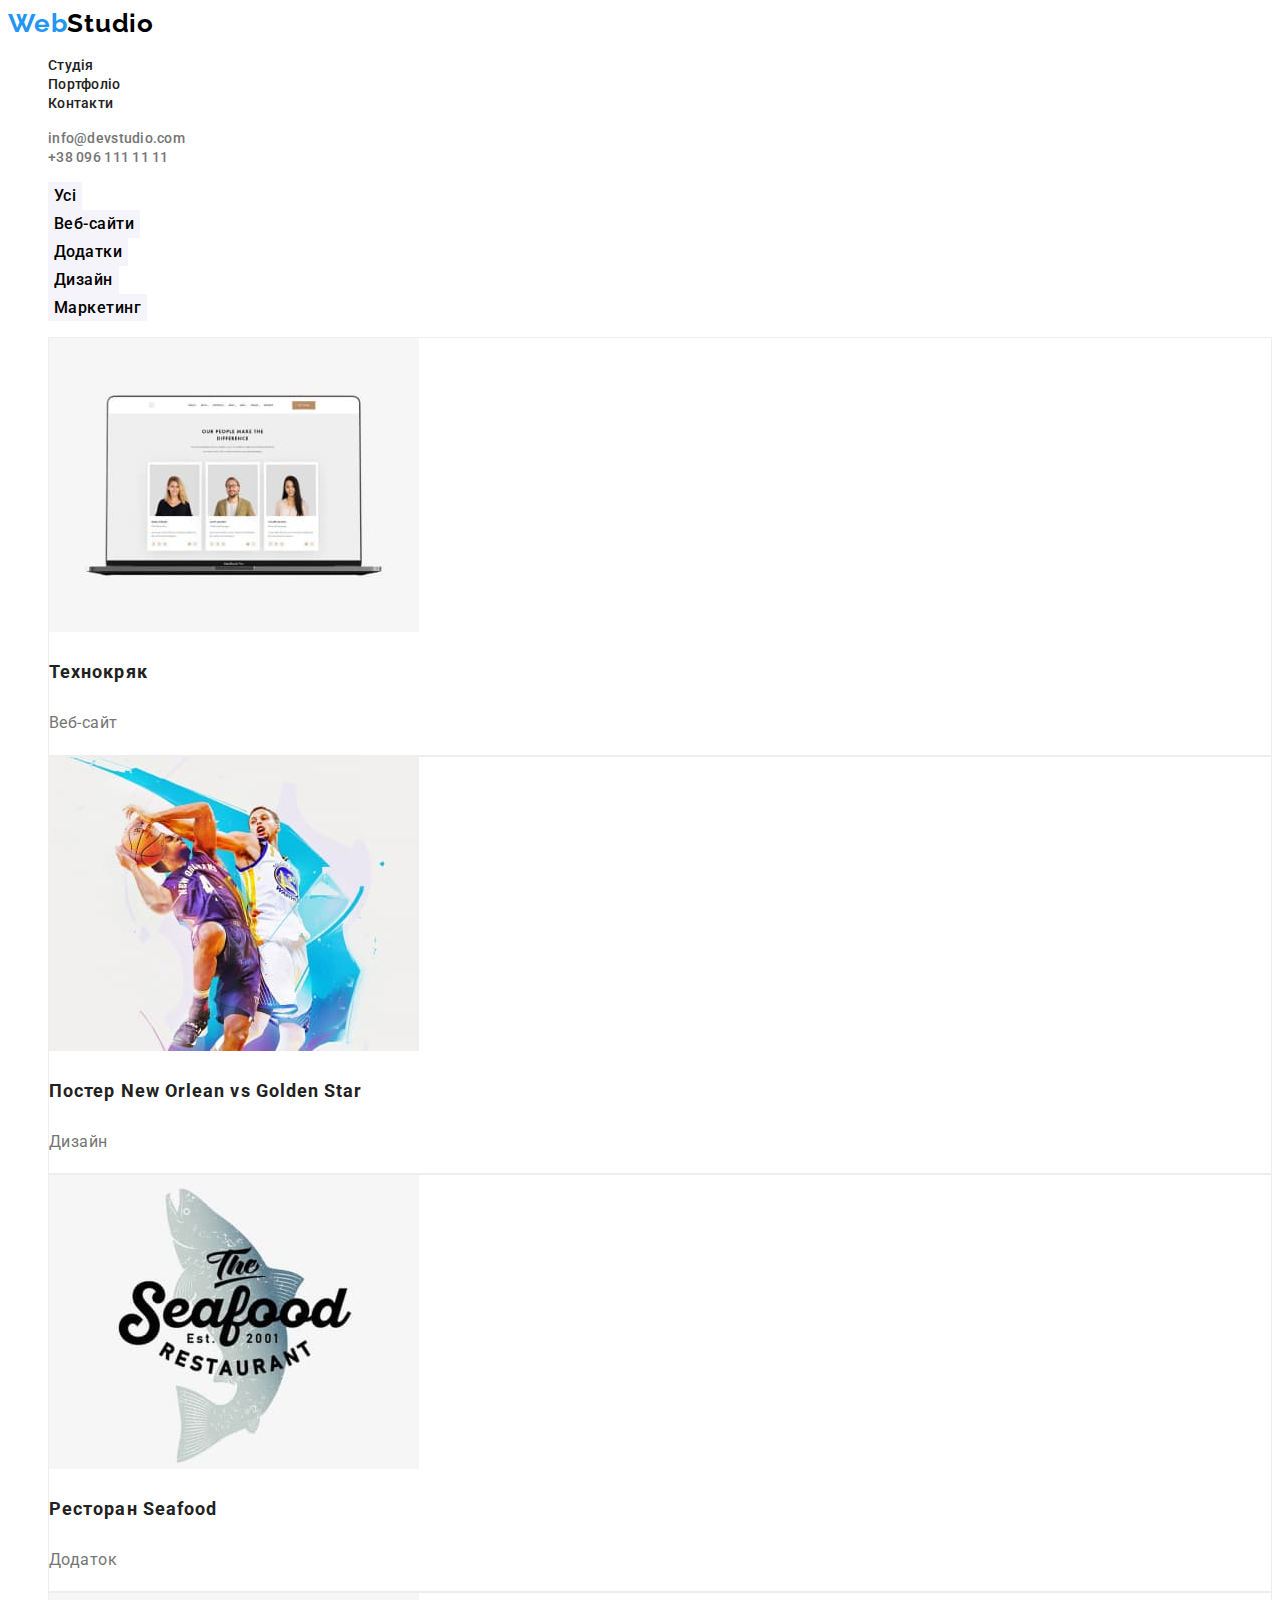
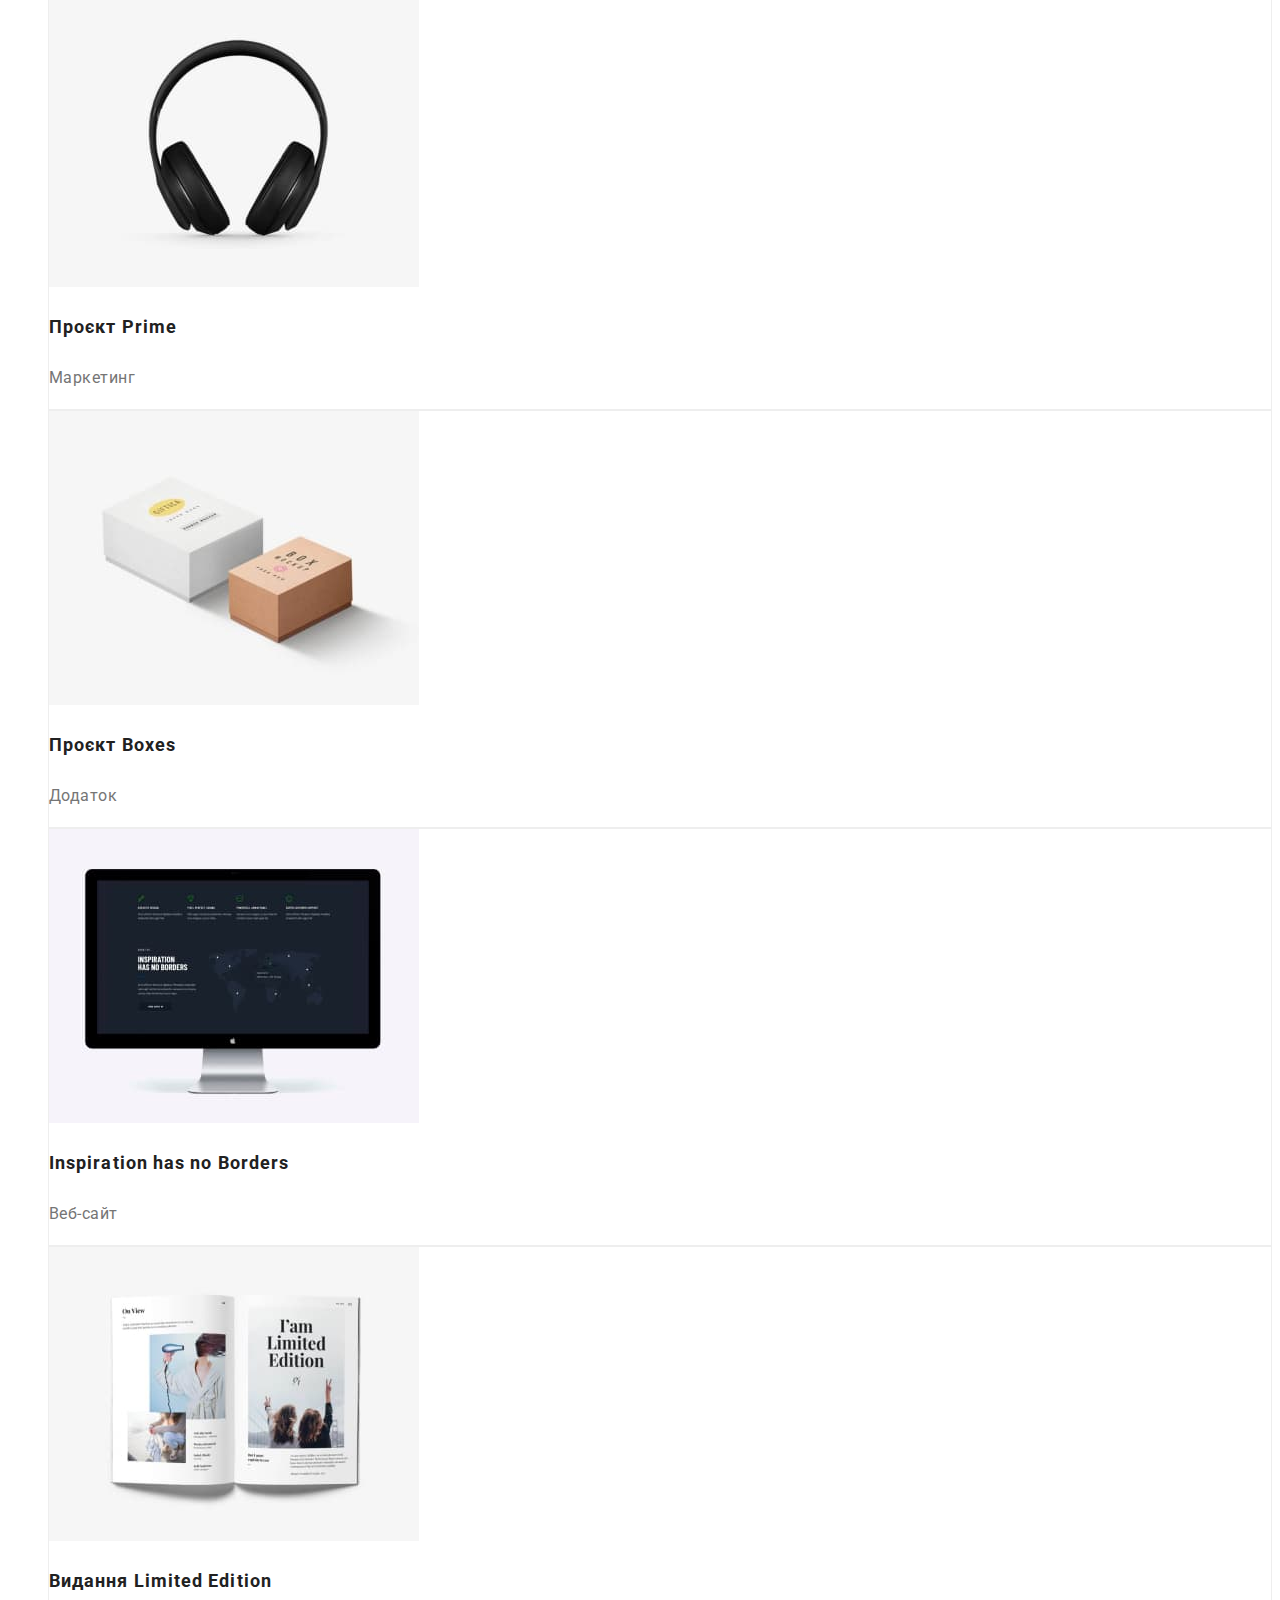
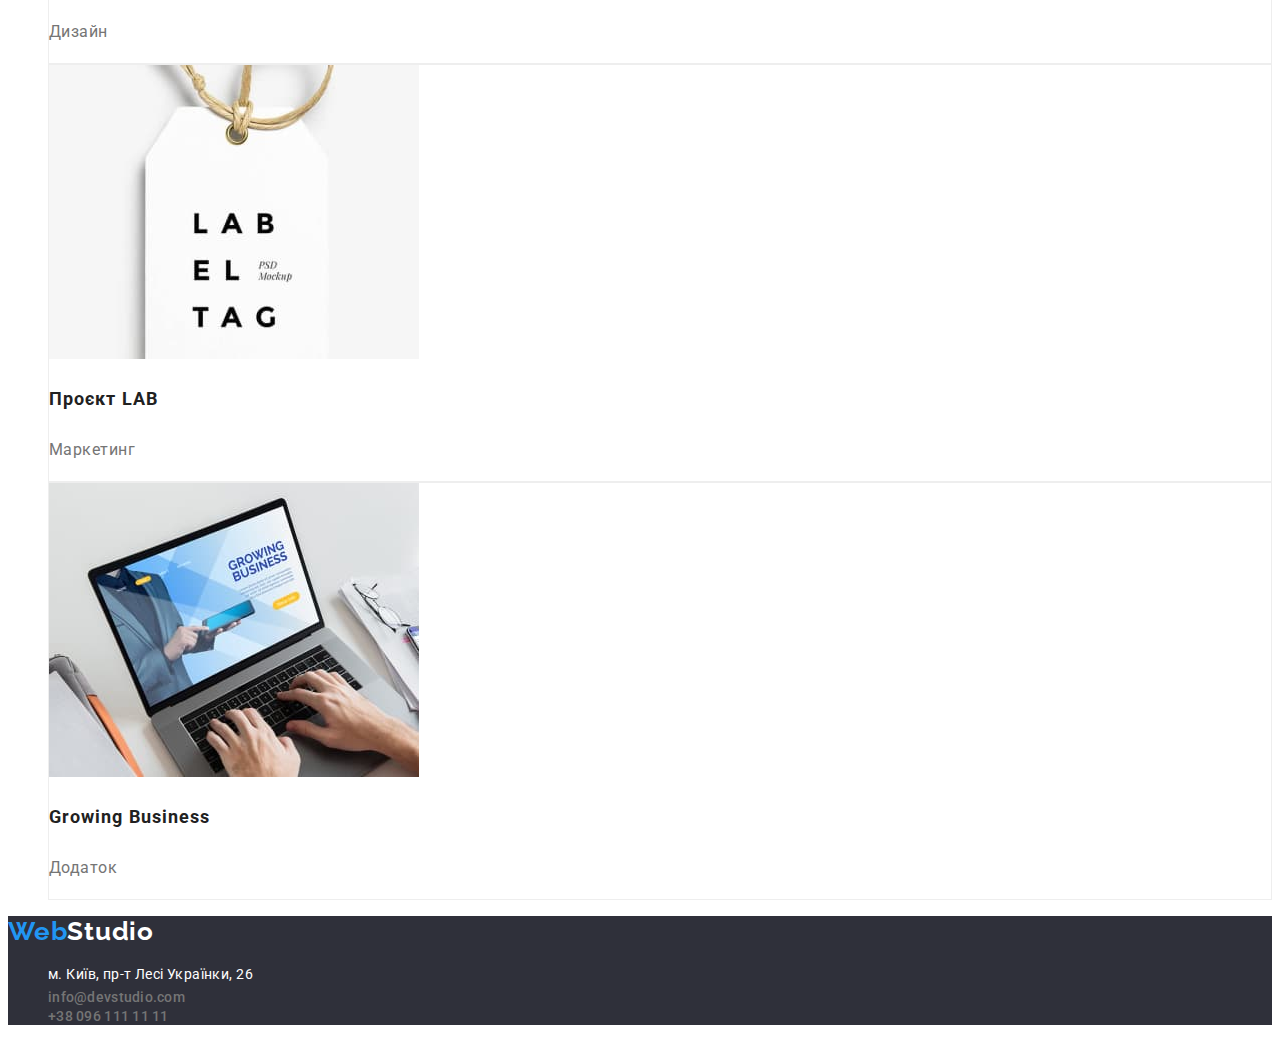
==== portfolio.html @ fab2a16c "creating a repozitiry" ====
<!DOCTYPE html>
<html lang="uk">
  <head>
    <meta charset="UTF-8" />
    <meta http-equiv="X-UA-Compatible" content="IE=edge" />
    <meta
      name="viewport"
      content="width=device-width, initial-scale=1.0"
    />

    <title>Portfolio</title>
    <link rel="preconnect" href="https://fonts.googleapis.com" />
    <link
      rel="preconnect"
      href="https://fonts.gstatic.com"
      crossorigin
    />
    <link
      href="https://fonts.googleapis.com/css2?family=Raleway:wght@700&family=Roboto:wght@400;500;700;900&display=swap"
      rel="stylesheet"
    />

    <link rel="stylesheet" href="./css/styles.css" />
  </head>

  <body>
    <header class="header">
      <nav>
        <a class="logo" href="/">
          Web<span class="accent">Studio</span>
        </a>

        <ul>
          <li><a class="nav-link" href="./studio.html">Студія</a></li>
          <li>
            <a class="nav-link" href="./portfolio.html">Портфоліо</a>
          </li>
          <li><a class="nav-link" href="">Контакти</a></li>
        </ul>
      </nav>
      <ul>
        <li>
          <a class="contact-link" href="mailto:info@devstudio.com">
            info@devstudio.com
          </a>
        </li>
        <li>
          <a class="contact-link" href="tel:+380961111111">
            +38 096 111 11 11
          </a>
        </li>
      </ul>
    </header>
    <main>
      <section class="portfolio">
        <ul>
          <li><button class="tab-btn" type="button">Усі</button></li>
          <li>
            <button class="tab-btn" type="button">Веб-сайти</button>
          </li>
          <li>
            <button class="tab-btn" type="button">Додатки</button>
          </li>
          <li>
            <button class="tab-btn" type="button">Дизайн</button>
          </li>
          <li>
            <button class="tab-btn" type="button">Маркетинг</button>
          </li>
        </ul>

        <ul>
          <li class="project-card">
            <img
              class="project-img"
              src="./images/img-5.jpg"
              alt=""
              width="370"
            />
            <h3 class="project-title">Технокряк</h3>
            <p class="project-type">Веб-сайт</p>
          </li>
          <li class="project-card">
            <img
              class="project-img"
              src="./images/img-6.jpg"
              alt=""
              width="370"
            />
            <h3 class="project-title">
              Постер New Orlean vs Golden Star
            </h3>
            <p class="project-type">Дизайн</p>
          </li>
          <li class="project-card">
            <img
              class="project-img"
              src="./images/img-7.jpg"
              alt=""
              width="370"
            />
            <h3 class="project-title">Ресторан Seafood</h3>
            <p class="project-type">Додаток</p>
          </li>
          <li class="project-card">
            <img
              class="project-img"
              src="./images/img-8.jpg"
              alt=""
              width="370"
            />
            <h3 class="project-title">Проєкт Prime</h3>
            <p class="project-type">Маркетинг</p>
          </li>
          <li class="project-card">
            <img
              class="project-img"
              src="./images/img-9.jpg"
              alt=""
              width="370"
            />
            <h3 class="project-title">Проєкт Boxes</h3>
            <p class="project-type">Додаток</p>
          </li>
          <li class="project-card">
            <img
              class="project-img"
              src="./images/img-10.jpg"
              alt=""
              width="370"
            />
            <h3 class="project-title">Inspiration has no Borders</h3>
            <p class="project-type">Веб-сайт</p>
          </li>
          <li class="project-card">
            <img
              class="project-img"
              src="./images/img-11.jpg"
              alt=""
              width="370"
            />
            <h3 class="project-title">Видання Limited Edition</h3>
            <p class="project-type">Дизайн</p>
          </li>
          <li class="project-card">
            <img
              class="project-img"
              src="./images/img-12.jpg"
              alt=""
              width="370"
            />
            <h3 class="project-title">Проєкт LAB</h3>
            <p class="project-type">Маркетинг</p>
          </li>
          <li class="project-card">
            <img
              class="project-img"
              src="./images/img-13.jpg"
              alt=""
              width="370"
            />
            <h3 class="project-title">Growing Business</h3>
            <p class="project-type">Додаток</p>
          </li>
        </ul>
      </section>
    </main>
    <footer class="footer">
      <a class="logo" href="/"
        >Web<span class="accent">Studio</span></a
      >
      <ul>
        <li>
          <address class="address">
            м. Київ, пр-т Лесі Українки, 26
          </address>
        </li>
        <li>
          <a class="contact-link" href="mailto:info@devstudio.com"
            >info@devstudio.com</a
          >
        </li>
        <li>
          <a class="contact-link" href="tel:+380961111111"
            >+38 096 111 11 11</a
          >
        </li>
      </ul>
    </footer>
  </body>
</html>
---- css/styles.css ----
:root {
  --primary-color: #2196f3;
  --secondary-color: #212121;
  --silver-color: #f5f4fa;
  --light-color: #ffffff;
  --dark-color: #000000;
}

body {
  color: var(--secondary-color);
  font-family: 'Roboto', sans-serif;
}

ul {
  list-style: none;
}

a {
  text-decoration: none;
}

.visually-hidden {
  position: absolute;
  width: 1px;
  height: 1px;
  margin: -1px;
  padding: 0;
  border: 0;

  white-space: nowrap;
  clip-path: inset(100%);
  clip: rect(0 0 0 0);
  overflow: hidden;
}
/*-----------header-----------*/

.header {
  background: var(--light-color);
}

.logo {
  color: var(--primary-color);
  font-family: 'Raleway';
  font-weight: 700;
  font-size: 26px;
  line-height: 1.19;

  letter-spacing: 0.03em;
}

.accent {
  color: var(--dark-color);
}

.nav-link {
  font-weight: 500;
  font-size: 14px;
  line-height: 1.14;
  letter-spacing: 0.02em;

  color: var(--secondary-color);
}

.nav-link:hover {
  color: var(--primary-color);
}

.contact-link {
  font-weight: 500;
  font-size: 14px;
  line-height: 1.14;
  letter-spacing: 0.02em;

  color: #757575;
}

.contact-link:hover {
  color: var(--primary-color);
}


/*------------HERO-----------*/

.hero {
  background: #2f303a;
}

.hero-title {
  font-weight: 900;
  font-size: 44px;
  line-height: 1.36;
  text-align: center;
  letter-spacing: 0.06em;
  text-transform: uppercase;

  color: var(--light-color);
}

.hero-btn {
  background: var(--primary-color);
  box-shadow: 0px 4px 4px rgba(0, 0, 0, 0.15);
  border-radius: 4px;
  border: 0;

  font-family: 'Roboto';
  font-weight: 700;
  font-size: 16px;
  line-height: 1.88;

  display: flex;
  align-items: center;
  text-align: center;
  letter-spacing: 0.06em;

  color: var(--light-color);
  cursor: pointer;
}

.hero-btn:hover,
.hero-btn:focus {
  background-color: #188ce8;
}


/*-----------BENEFITS----------*/

.benefits {
  background: var(--light-color);
}

.benefits-item-title {
  font-weight: 700;
  font-size: 14px;
  line-height: 1.14;
  letter-spacing: 0.03em;
  text-transform: uppercase;

  color: var(--secondary-color);
}

.benefits-item-desc {
  font-weight: 400;
  font-size: 14px;
  line-height: 1.71;

  letter-spacing: 0.03em;

  color: #757575;
}


/*----------ABOUT----------*/

.about-us {
  background: var(--light-color);
}

.about-us-title {
  font-weight: 700;
  font-size: 36px;
  line-height: 1.16;
  text-align: center;
  letter-spacing: 0.03em;

  color: var(--secondary-color);
}



/*-----------TEAM------------*/

.team {
  background: var(--silver-color);
}

.team-title {
  font-weight: 700;
  font-size: 36px;
  line-height: 1.17;
  text-align: center;
  letter-spacing: 0.03em;

  color: var(--secondary-color);
}

.team-list-item {
  background: var(--light-color);
}

.team-list-item-name {
  font-weight: 500;
  font-size: 16px;
  line-height: 1.19;

  text-align: center;
  letter-spacing: 0.03em;

  color: var(--secondary-color);
}

.team-list-item-skill {
  font-weight: 400;
  font-size: 16px;
  line-height: 1.19;

  text-align: center;
  letter-spacing: 0.03em;

  color: #757575;
}


/*----------FOOTER----------*/

.footer {
  background: #2f303a;
}

.footer .logo .accent {
  color: var(--light-color);
}

.address {
  font-style: normal;
  font-weight: 400;
  font-size: 14px;
  line-height: 1.71;

  letter-spacing: 0.03em;

  color: var(--light-color);
}

/*------------BUTTON------------*/

.portfolio {
  background-color: var(--light-color);
}

.tab-btn {
  color: var(--dark-color);
  background: var(--silver-color);
  border: 0;
  font-family: 'Roboto';
  font-weight: 500;
  font-size: 16px;
  line-height: 1.62;

  text-align: center;
  letter-spacing: 0.03em;
  cursor: pointer;
}

.tab-btn:hover,
.tab-btn:focus {
  color: var(--light-color);
  background: var(--primary-color);

}


/*-----------PROJECT-CARD-----------*/

.project-card {
  background: var(--light-color);
  border: 1px solid #eeeeee;
}

.project-title {
  font-weight: 700;
  font-size: 18px;
  line-height: 2;

  letter-spacing: 0.06em;

  color: #212121;
}

.project-type {
  font-weight: 400;
  font-size: 16px;
  line-height: 1.88;

  letter-spacing: 0.03em;

  color: #757575;
}
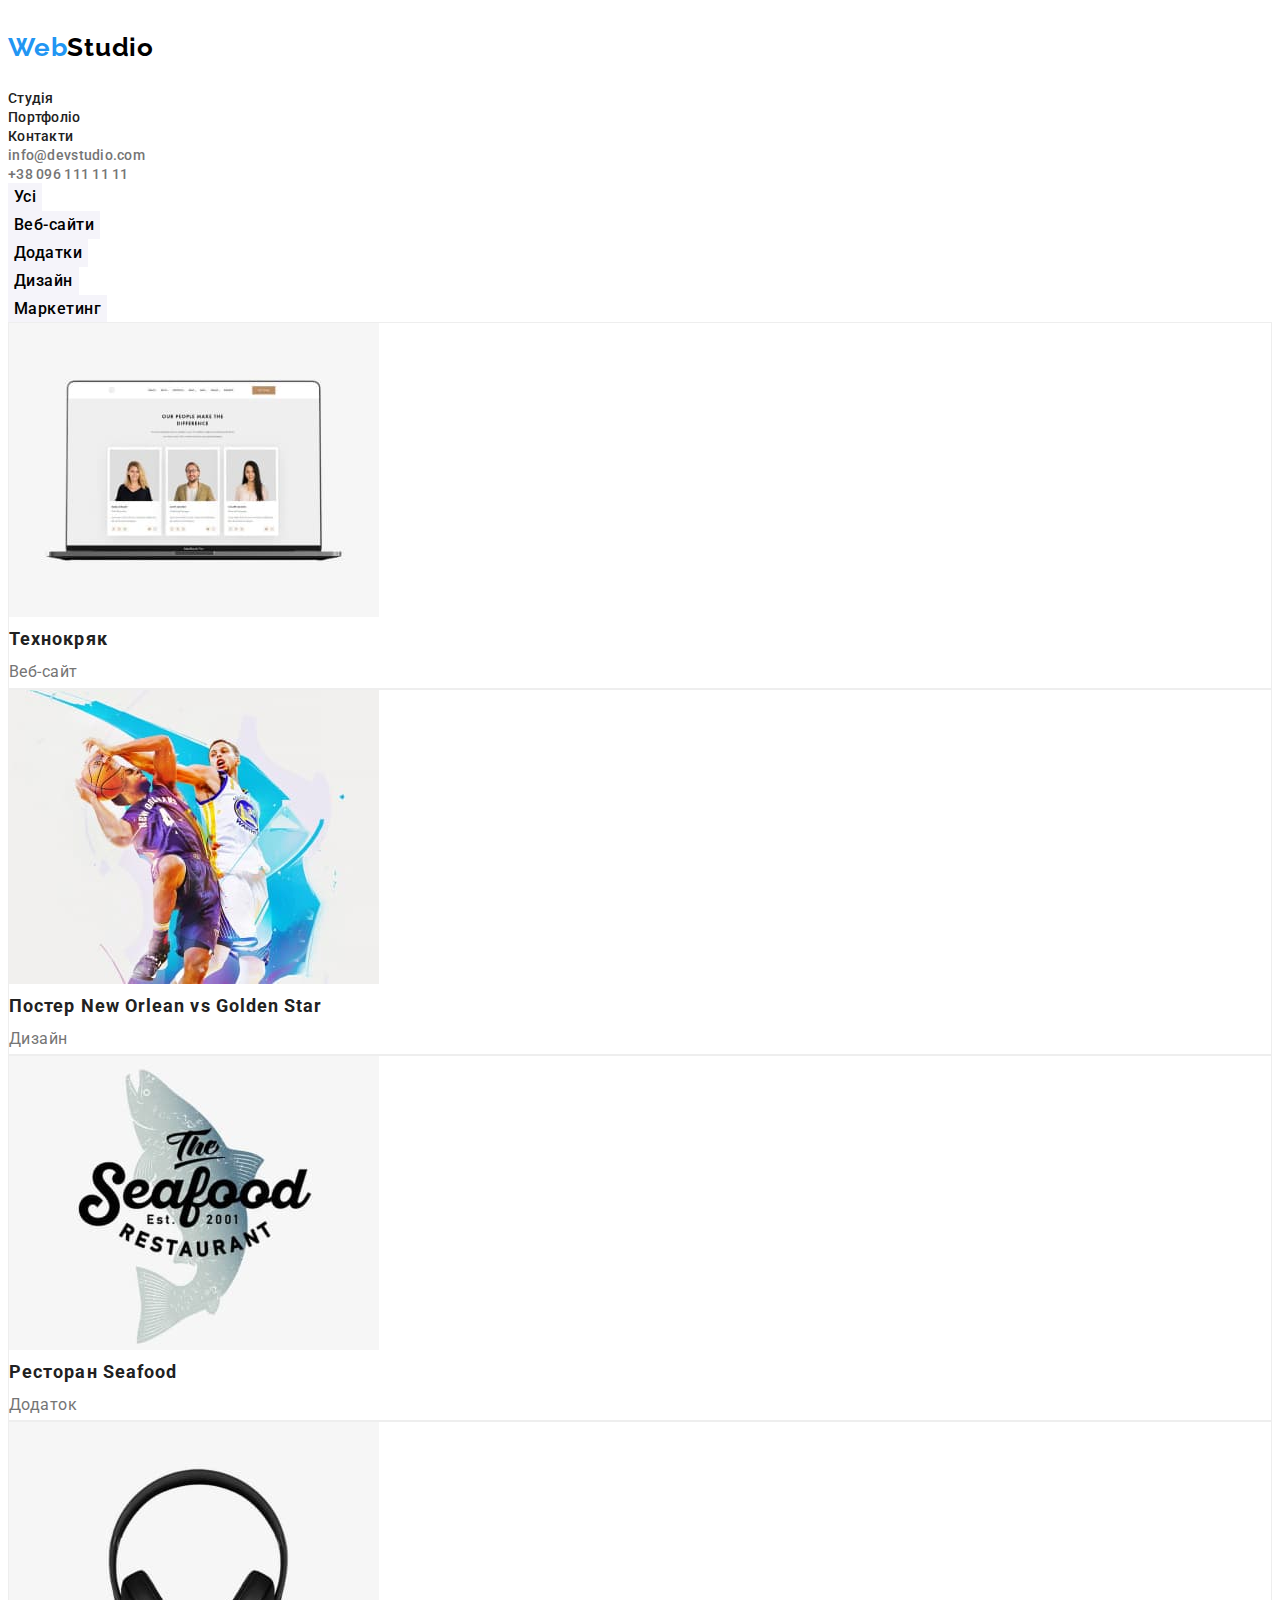
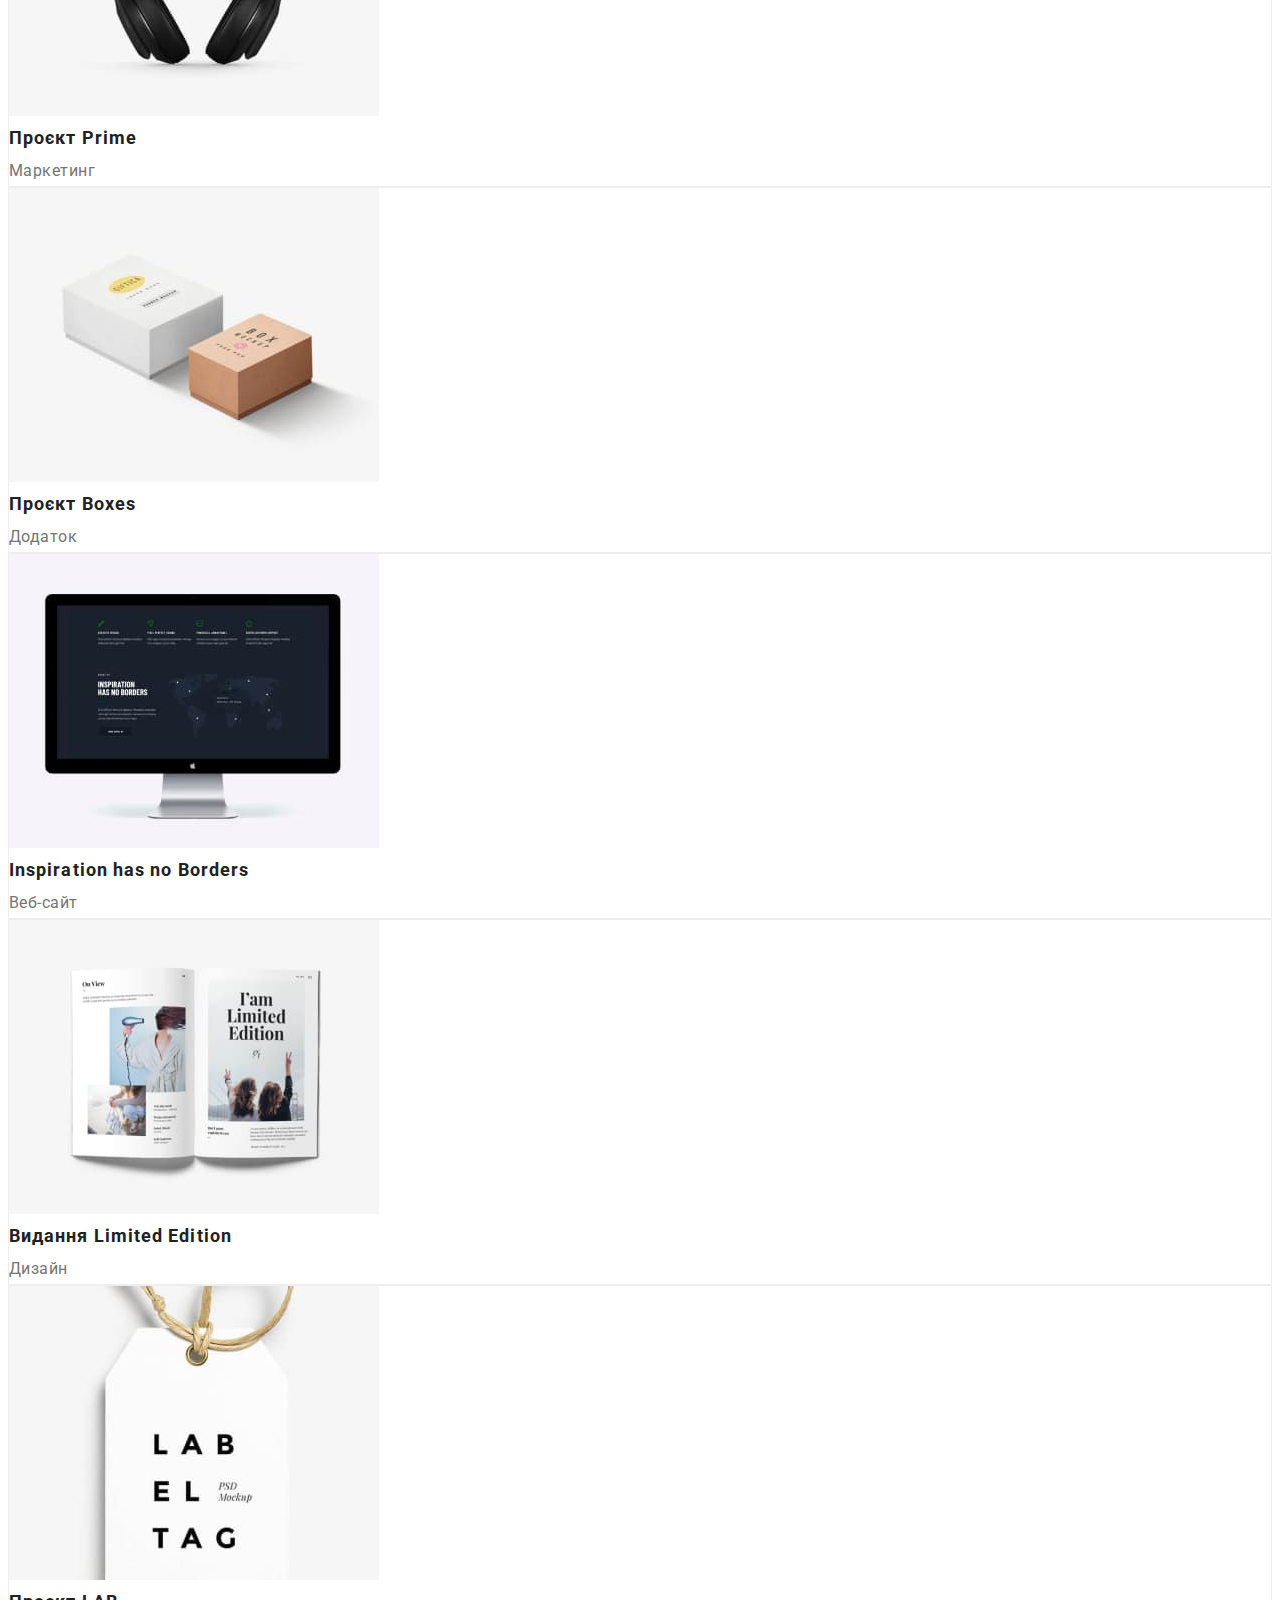
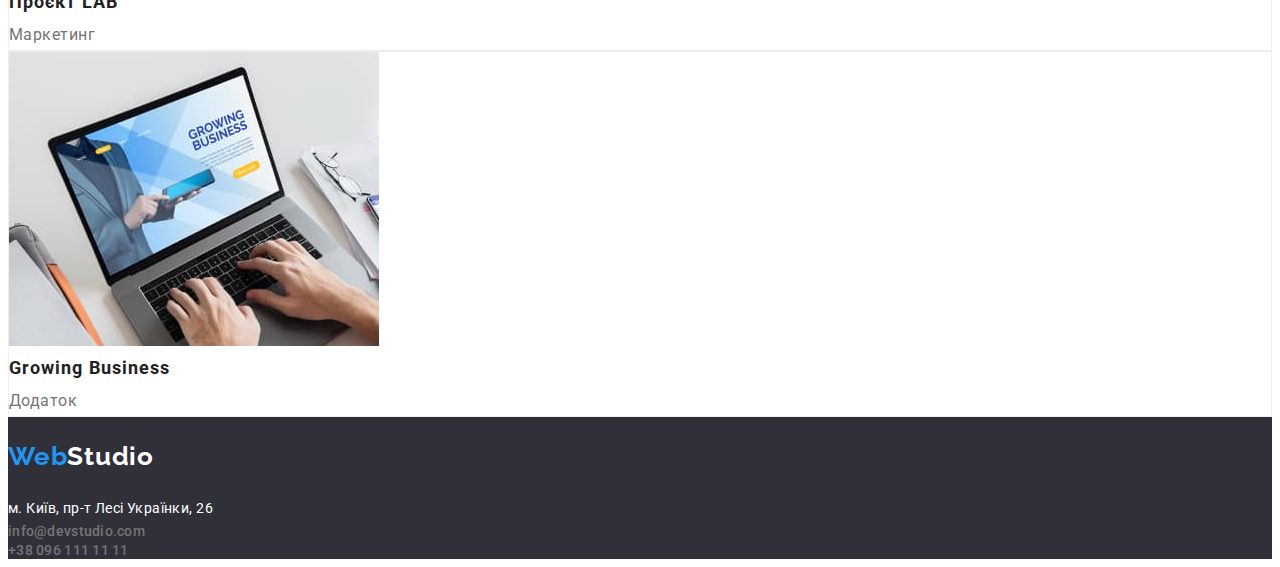
==== commit da26c4f0: "padding and margin sections" ====
--- a/portfolio.html
+++ b/portfolio.html
@@ -19,7 +19,13 @@
       href="https://fonts.googleapis.com/css2?family=Raleway:wght@700&family=Roboto:wght@400;500;700;900&display=swap"
       rel="stylesheet"
     />
-
+    <link
+      rel="stylesheet"
+      href="https://cdnjs.cloudflare.com/ajax/libs/modern-normalize/1.1.0/modern-normalize.min.css"
+      integrity="sha512-wpPYUAdjBVSE4KJnH1VR1HeZfpl1ub8YT/NKx4PuQ5NmX2tKuGu6U/JRp5y+Y8XG2tV+wKQpNHVUX03MfMFn9Q=="
+      crossorigin="anonymous"
+      referrerpolicy="no-referrer"
+    />
     <link rel="stylesheet" href="./css/styles.css" />
   </head>
 
--- a/css/styles.css
+++ b/css/styles.css
@@ -6,6 +6,25 @@
   --dark-color: #000000;
 }
 
+p,
+h1,
+h2,
+h3,
+h4,
+h5,
+h6 {
+  margin: 0px;
+}
+
+ul {
+  margin: 0px;
+  padding-left: 0px;
+}
+
+button {
+  cursor: pointer;
+}
+
 body {
   color: var(--secondary-color);
   font-family: 'Roboto', sans-serif;
@@ -17,6 +36,12 @@
 
 a {
   text-decoration: none;
+}
+
+.container {
+  width: 1630px;
+  padding: 0px 15px;
+  margin: 0 auto;
 }
 
 .visually-hidden {
@@ -37,6 +62,10 @@
 .header {
   background: var(--light-color);
 }
+.logo {
+  padding: 24px 0 25px 0;
+  display: block;
+}
 
 .logo {
   color: var(--primary-color);
@@ -78,13 +107,14 @@
   color: var(--primary-color);
 }
 
-
 /*------------HERO-----------*/
 
 .hero {
   background: #2f303a;
 }
-
+.hero-title {
+  padding: 200px 452px 280px 452px;
+}
 .hero-title {
   font-weight: 900;
   font-size: 44px;
@@ -94,6 +124,9 @@
   text-transform: uppercase;
 
   color: var(--light-color);
+}
+
+.hero-btn {
 }
 
 .hero-btn {
@@ -121,7 +154,6 @@
   background-color: #188ce8;
 }
 
-
 /*-----------BENEFITS----------*/
 
 .benefits {
@@ -148,7 +180,6 @@
   color: #757575;
 }
 
-
 /*----------ABOUT----------*/
 
 .about-us {
@@ -165,8 +196,6 @@
   color: var(--secondary-color);
 }
 
-
-
 /*-----------TEAM------------*/
 
 .team {
@@ -208,7 +237,6 @@
 
   color: #757575;
 }
-
 
 /*----------FOOTER----------*/
 
@@ -255,9 +283,7 @@
 .tab-btn:focus {
   color: var(--light-color);
   background: var(--primary-color);
-
-}
-
+}
 
 /*-----------PROJECT-CARD-----------*/
 
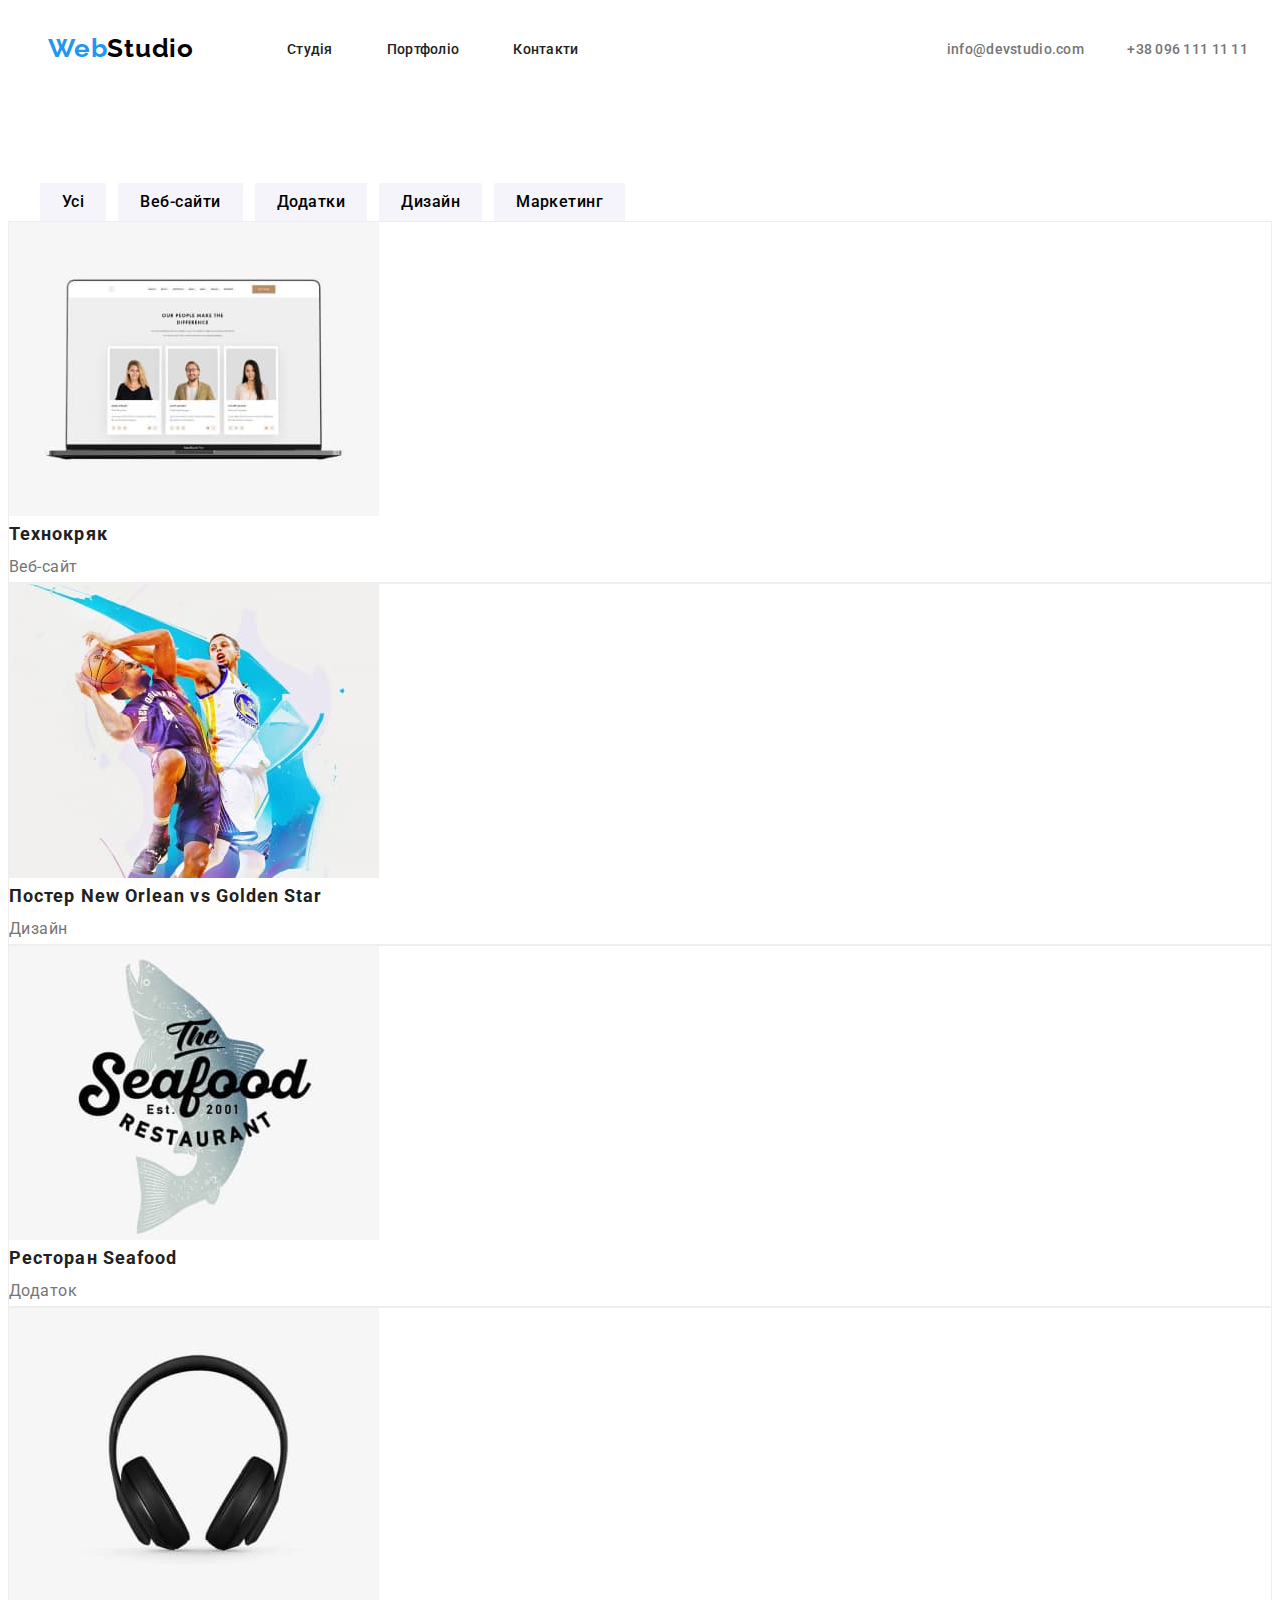
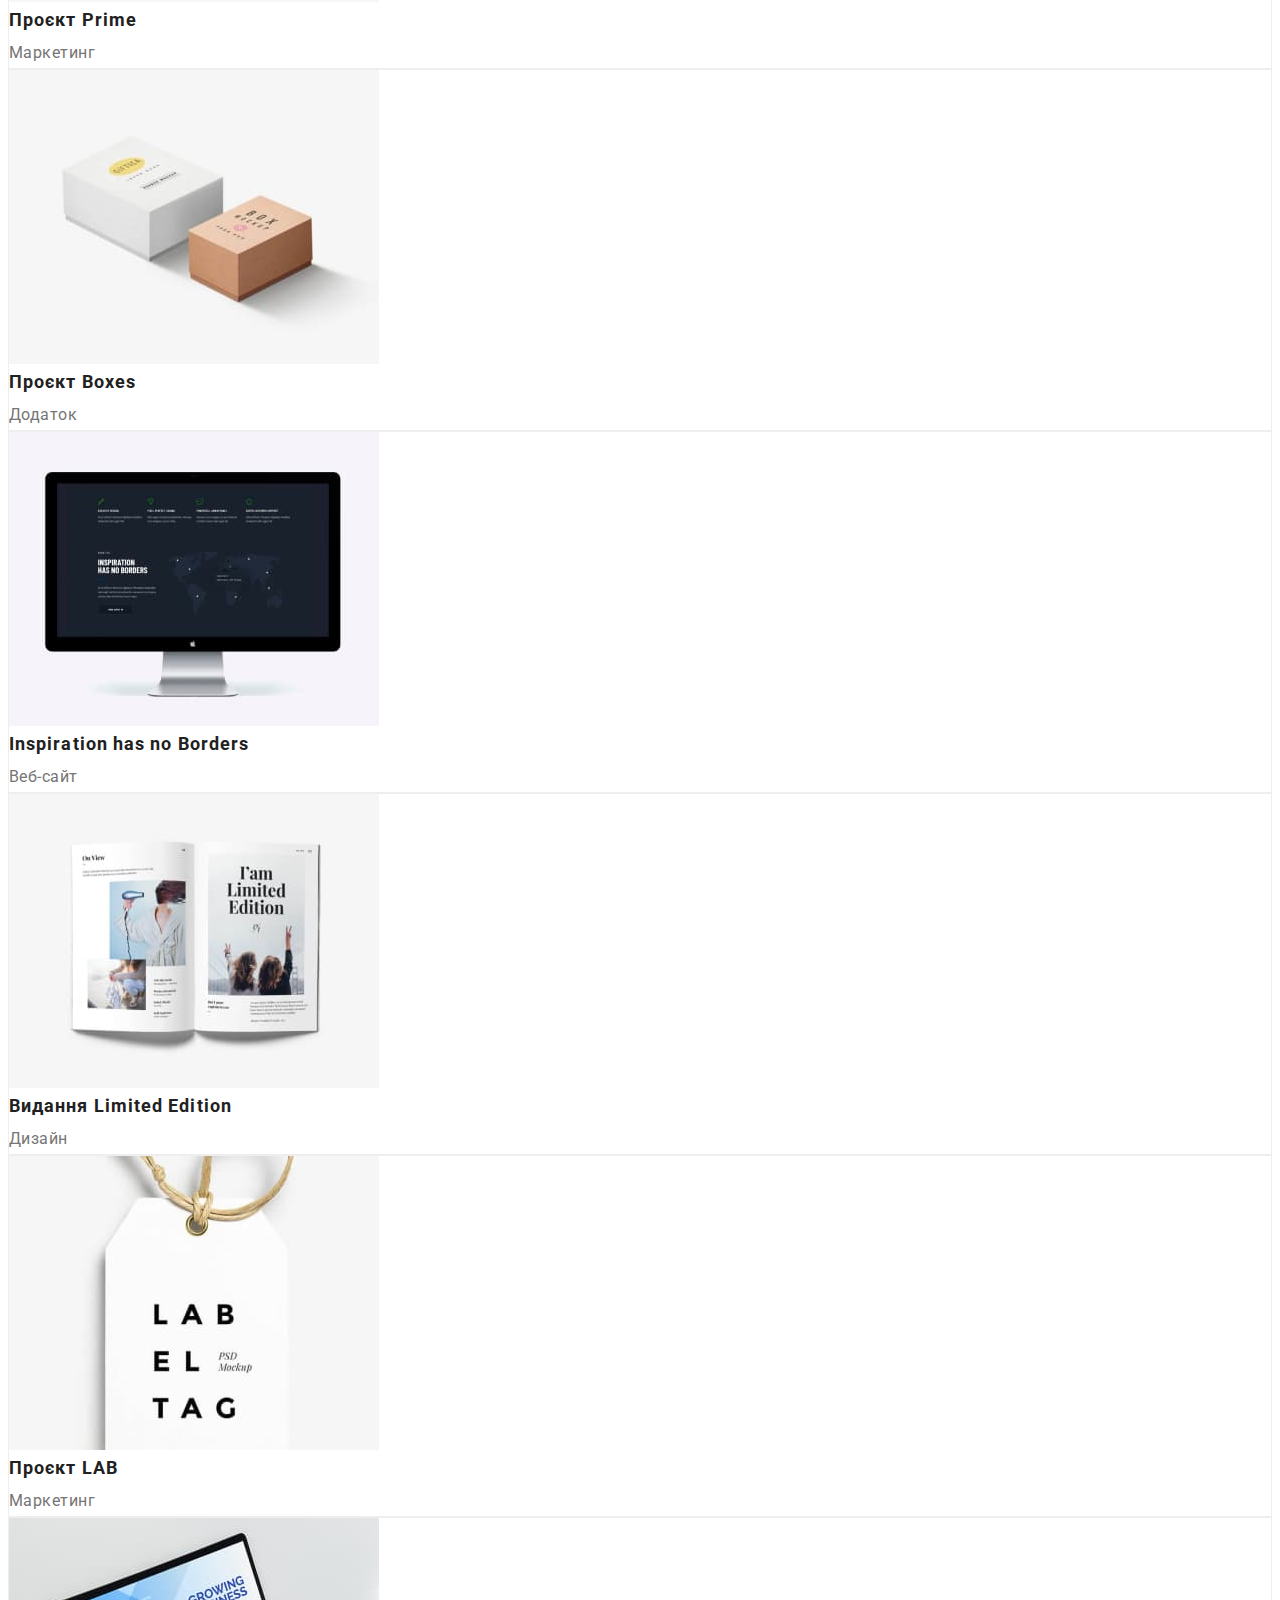
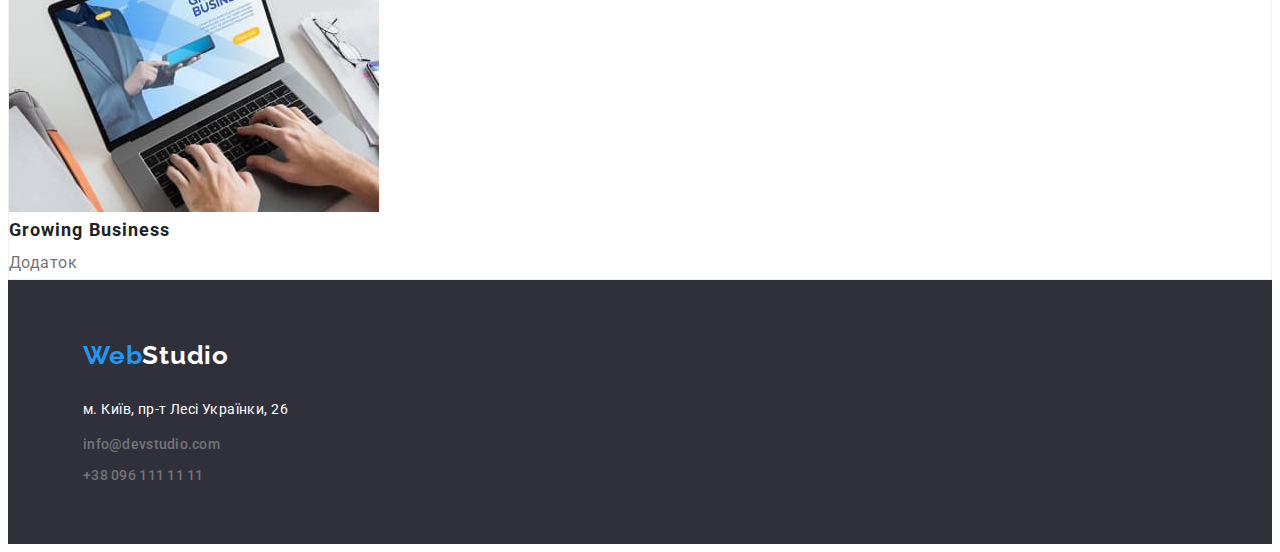
==== commit 338d6437: "styless in css" ====
--- a/portfolio.html
+++ b/portfolio.html
@@ -31,49 +31,66 @@
 
   <body>
     <header class="header">
-      <nav>
-        <a class="logo" href="/">
-          Web<span class="accent">Studio</span>
-        </a>
-
-        <ul>
-          <li><a class="nav-link" href="./studio.html">Студія</a></li>
-          <li>
-            <a class="nav-link" href="./portfolio.html">Портфоліо</a>
-          </li>
-          <li><a class="nav-link" href="">Контакти</a></li>
-        </ul>
-      </nav>
-      <ul>
-        <li>
-          <a class="contact-link" href="mailto:info@devstudio.com">
-            info@devstudio.com
+      <div class="container">
+        <div class="header-wrapper">
+          <a class="logo" href="/">
+            Web<span class="accent">Studio</span>
           </a>
-        </li>
-        <li>
-          <a class="contact-link" href="tel:+380961111111">
-            +38 096 111 11 11
-          </a>
-        </li>
-      </ul>
+
+          <nav>
+            <ul class="nav-list">
+              <li class="nav-list-item">
+                <a class="nav-link" href="./studio.html">Студія</a>
+              </li>
+              <li class="nav-list-item">
+                <a class="nav-link" href="./portfolio.html"
+                  >Портфоліо</a
+                >
+              </li>
+              <li class="nav-list-item">
+                <a class="nav-link" href="">Контакти</a>
+              </li>
+            </ul>
+          </nav>
+          <ul class="contact-list">
+            <li class="contact-list-item">
+              <a
+                class="contact-link"
+                href="mailto:info@devstudio.com"
+              >
+                info@devstudio.com
+              </a>
+            </li>
+            <li class="contact-list-item">
+              <a class="contact-link" href="tel:+380961111111">
+                +38 096 111 11 11
+              </a>
+            </li>
+          </ul>
+        </div>
+      </div>
     </header>
     <main>
       <section class="portfolio">
-        <ul>
-          <li><button class="tab-btn" type="button">Усі</button></li>
-          <li>
-            <button class="tab-btn" type="button">Веб-сайти</button>
-          </li>
-          <li>
-            <button class="tab-btn" type="button">Додатки</button>
-          </li>
-          <li>
-            <button class="tab-btn" type="button">Дизайн</button>
-          </li>
-          <li>
-            <button class="tab-btn" type="button">Маркетинг</button>
-          </li>
-        </ul>
+        <div class="container">
+          <ul class="controls-list">
+            <li class="control-item">
+              <button class="tab-btn" type="button">Усі</button>
+            </li>
+            <li class="control-item">
+              <button class="tab-btn" type="button">Веб-сайти</button>
+            </li>
+            <li class="control-item">
+              <button class="tab-btn" type="button">Додатки</button>
+            </li>
+            <li class="control-item">
+              <button class="tab-btn" type="button">Дизайн</button>
+            </li>
+            <li class="control-item">
+              <button class="tab-btn" type="button">Маркетинг</button>
+            </li>
+          </ul>
+        </div>
 
         <ul>
           <li class="project-card">
@@ -172,26 +189,28 @@
       </section>
     </main>
     <footer class="footer">
-      <a class="logo" href="/"
-        >Web<span class="accent">Studio</span></a
-      >
-      <ul>
-        <li>
-          <address class="address">
-            м. Київ, пр-т Лесі Українки, 26
-          </address>
-        </li>
-        <li>
-          <a class="contact-link" href="mailto:info@devstudio.com"
-            >info@devstudio.com</a
-          >
-        </li>
-        <li>
-          <a class="contact-link" href="tel:+380961111111"
-            >+38 096 111 11 11</a
-          >
-        </li>
-      </ul>
+      <div class="container">
+        <a class="logo" href="/">
+          Web<span class="accent">Studio</span>
+        </a>
+        <ul>
+          <li class="footer-list-item">
+            <address class="address">
+              м. Київ, пр-т Лесі Українки, 26
+            </address>
+          </li>
+          <li class="footer-list-item">
+            <a class="contact-link" href="mailto:info@devstudio.com"
+              >info@devstudio.com</a
+            >
+          </li>
+          <li class="footer-list-item">
+            <a class="contact-link" href="tel:+380961111111"
+              >+38 096 111 11 11</a
+            >
+          </li>
+        </ul>
+      </div>
     </footer>
   </body>
 </html>
--- a/css/styles.css
+++ b/css/styles.css
@@ -38,8 +38,14 @@
   text-decoration: none;
 }
 
+img {
+  display: block;
+  max-width: 100%;
+  height: auto;
+}
+
 .container {
-  width: 1630px;
+  width: 1200px;
   padding: 0px 15px;
   margin: 0 auto;
 }
@@ -60,14 +66,18 @@
 /*-----------header-----------*/
 
 .header {
-  background: var(--light-color);
-}
+  padding: 25px;
+  background: var(--light-color);
+}
+
+.header-wrapper {
+  display: flex;
+  align-items: center;
+  gap: 93px;
+}
+
 .logo {
-  padding: 24px 0 25px 0;
   display: block;
-}
-
-.logo {
   color: var(--primary-color);
   font-family: 'Raleway';
   font-weight: 700;
@@ -81,6 +91,14 @@
   color: var(--dark-color);
 }
 
+.nav-list-item {
+  display: inline;
+}
+
+.nav-list-item:not(:last-child) {
+  margin-right: 50px;
+}
+
 .nav-link {
   font-weight: 500;
   font-size: 14px;
@@ -94,6 +112,18 @@
   color: var(--primary-color);
 }
 
+.contact-list {
+  margin-left: auto;
+}
+
+.contact-list-item {
+  display: inline;
+}
+
+.contact-list-item:not(:last-child) {
+  margin-right: 40px;
+}
+
 .contact-link {
   font-weight: 500;
   font-size: 14px;
@@ -111,11 +141,11 @@
 
 .hero {
   background: #2f303a;
-}
+  padding: 200px 0;
+}
+
 .hero-title {
-  padding: 200px 452px 280px 452px;
-}
-.hero-title {
+  margin-bottom: 30px;
   font-weight: 900;
   font-size: 44px;
   line-height: 1.36;
@@ -127,6 +157,8 @@
 }
 
 .hero-btn {
+  margin: 0 auto;
+  padding: 10px 24px;
 }
 
 .hero-btn {
@@ -157,10 +189,18 @@
 /*-----------BENEFITS----------*/
 
 .benefits {
-  background: var(--light-color);
+  padding: 94px 0;
+  background: var(--light-color);
+}
+
+.benefits-list {
+  display: flex;
+  gap: 30px;
 }
 
 .benefits-item-title {
+  margin-bottom: 10px;
+
   font-weight: 700;
   font-size: 14px;
   line-height: 1.14;
@@ -183,10 +223,13 @@
 /*----------ABOUT----------*/
 
 .about-us {
+  padding-bottom: 94px;
   background: var(--light-color);
 }
 
 .about-us-title {
+  margin-bottom: 50px;
+
   font-weight: 700;
   font-size: 36px;
   line-height: 1.16;
@@ -196,13 +239,20 @@
   color: var(--secondary-color);
 }
 
+.about-us-list {
+  display: flex;
+  gap: 30px;
+}
+
 /*-----------TEAM------------*/
 
 .team {
   background: var(--silver-color);
+  padding: 94px 0;
 }
 
 .team-title {
+  margin-bottom: 50px;
   font-weight: 700;
   font-size: 36px;
   line-height: 1.17;
@@ -212,11 +262,22 @@
   color: var(--secondary-color);
 }
 
+.team-list {
+  display: flex;
+  gap: 30px;
+}
+
 .team-list-item {
   background: var(--light-color);
 }
 
+.team-list-item-info {
+  padding: 30px;
+  background: var(--light-color);
+}
+
 .team-list-item-name {
+  margin-bottom: 10px;
   font-weight: 500;
   font-size: 16px;
   line-height: 1.19;
@@ -241,11 +302,20 @@
 /*----------FOOTER----------*/
 
 .footer {
+  padding: 60px;
   background: #2f303a;
 }
 
+.footer .logo {
+  margin-bottom: 28px;
+}
+
 .footer .logo .accent {
   color: var(--light-color);
+}
+
+.footer-list-item:not(:last-child) {
+  margin-bottom: 12px;
 }
 
 .address {
@@ -262,10 +332,21 @@
 /*------------BUTTON------------*/
 
 .portfolio {
+  padding-top: 94px;
   background-color: var(--light-color);
 }
 
+.control-item {
+  margin: 0 auto;
+  display: inline-block;
+}
+
+.control-item:not(:last-child) {
+  margin-right: 8px;
+}
+
 .tab-btn {
+  padding: 6px 22px;
   color: var(--dark-color);
   background: var(--silver-color);
   border: 0;
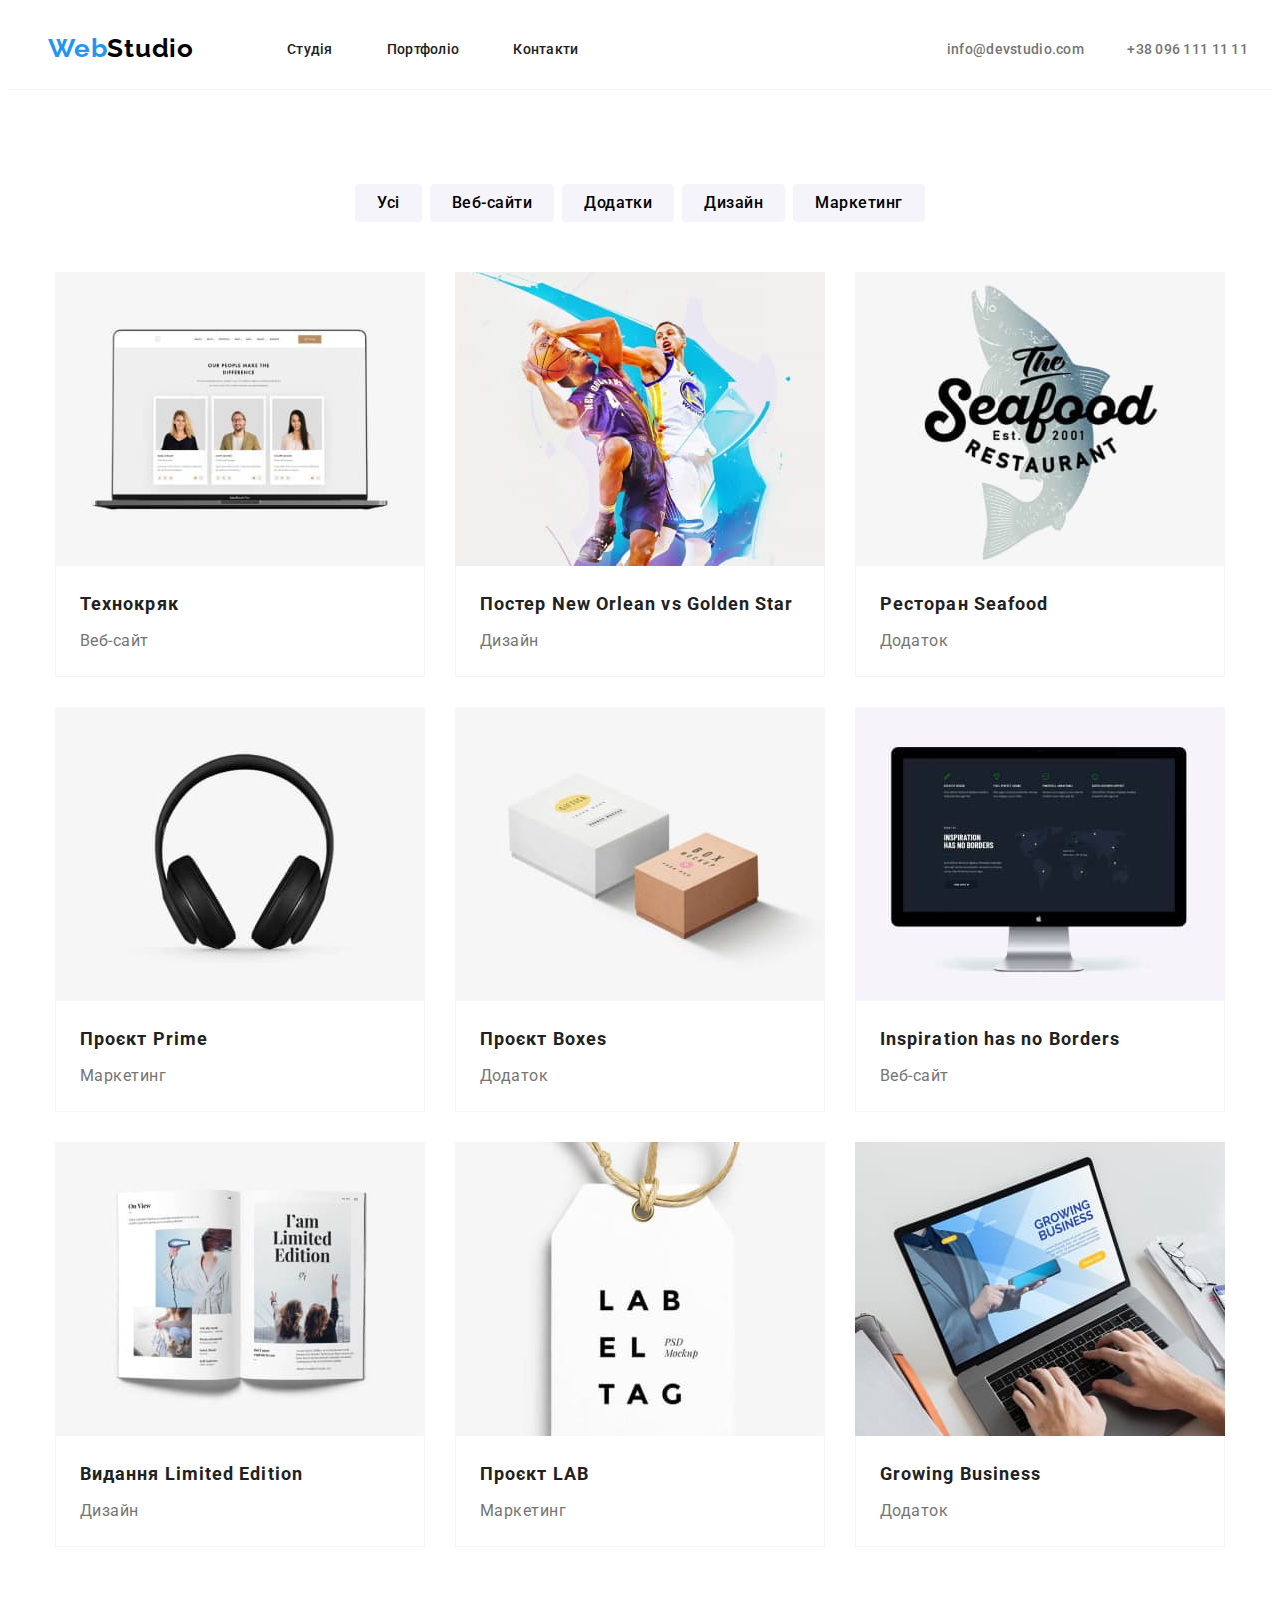
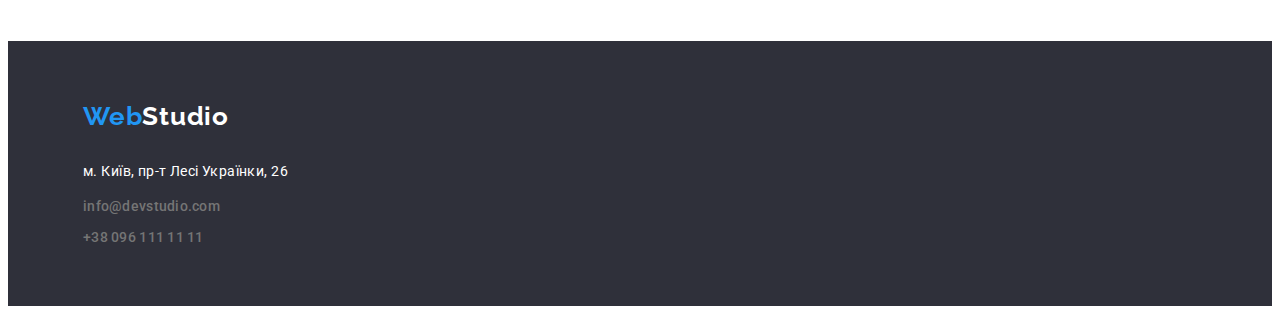
==== commit 8c7dcf1b: "added margin/padding, set up items display" ====
--- a/portfolio.html
+++ b/portfolio.html
@@ -90,102 +90,82 @@
               <button class="tab-btn" type="button">Маркетинг</button>
             </li>
           </ul>
+
+          <ul class="portfolio-projects-list">
+            <li class="project-card">
+              <img src="./images/img-5.jpg" alt="" width="370" />
+              <div class="project-info">
+                <h3 class="project-title">Технокряк</h3>
+                <p class="project-type">Веб-сайт</p>
+              </div>
+            </li>
+            <li class="project-card">
+              <img src="./images/img-6.jpg" alt="" width="370" />
+              <div class="project-info">
+                <h3 class="project-title">
+                  Постер New Orlean vs Golden Star
+                </h3>
+                <p class="project-type">Дизайн</p>
+              </div>
+            </li>
+            <li class="project-card">
+              <img src="./images/img-7.jpg" alt="" width="370" />
+              <div class="project-info">
+                <h3 class="project-title">Ресторан Seafood</h3>
+                <p class="project-type">Додаток</p>
+              </div>
+            </li>
+            <li class="project-card">
+              <img src="./images/img-8.jpg" alt="" width="370" />
+              <div class="project-info">
+                <h3 class="project-title">Проєкт Prime</h3>
+                <p class="project-type">Маркетинг</p>
+              </div>
+            </li>
+            <li class="project-card">
+              <img src="./images/img-9.jpg" alt="" width="370" />
+              <div class="project-info">
+                <h3 class="project-title">Проєкт Boxes</h3>
+                <p class="project-type">Додаток</p>
+              </div>
+            </li>
+            <li class="project-card">
+              <img src="./images/img-10.jpg" alt="" width="370" />
+              <div class="project-info">
+                <h3 class="project-title">
+                  Inspiration has no Borders
+                </h3>
+                <p class="project-type">Веб-сайт</p>
+              </div>
+            </li>
+            <li class="project-card">
+              <img src="./images/img-11.jpg" alt="" width="370" />
+              <div class="project-info">
+                <h3 class="project-title">Видання Limited Edition</h3>
+                <p class="project-type">Дизайн</p>
+              </div>
+            </li>
+            <li class="project-card">
+              <img src="./images/img-12.jpg" alt="" width="370" />
+              <div class="project-info">
+                <h3 class="project-title">Проєкт LAB</h3>
+                <p class="project-type">Маркетинг</p>
+              </div>
+            </li>
+            <li class="project-card">
+              <img
+                class="project-img"
+                src="./images/img-13.jpg"
+                alt=""
+                width="370"
+              />
+              <div class="project-info">
+                <h3 class="project-title">Growing Business</h3>
+                <p class="project-type">Додаток</p>
+              </div>
+            </li>
+          </ul>
         </div>
-
-        <ul>
-          <li class="project-card">
-            <img
-              class="project-img"
-              src="./images/img-5.jpg"
-              alt=""
-              width="370"
-            />
-            <h3 class="project-title">Технокряк</h3>
-            <p class="project-type">Веб-сайт</p>
-          </li>
-          <li class="project-card">
-            <img
-              class="project-img"
-              src="./images/img-6.jpg"
-              alt=""
-              width="370"
-            />
-            <h3 class="project-title">
-              Постер New Orlean vs Golden Star
-            </h3>
-            <p class="project-type">Дизайн</p>
-          </li>
-          <li class="project-card">
-            <img
-              class="project-img"
-              src="./images/img-7.jpg"
-              alt=""
-              width="370"
-            />
-            <h3 class="project-title">Ресторан Seafood</h3>
-            <p class="project-type">Додаток</p>
-          </li>
-          <li class="project-card">
-            <img
-              class="project-img"
-              src="./images/img-8.jpg"
-              alt=""
-              width="370"
-            />
-            <h3 class="project-title">Проєкт Prime</h3>
-            <p class="project-type">Маркетинг</p>
-          </li>
-          <li class="project-card">
-            <img
-              class="project-img"
-              src="./images/img-9.jpg"
-              alt=""
-              width="370"
-            />
-            <h3 class="project-title">Проєкт Boxes</h3>
-            <p class="project-type">Додаток</p>
-          </li>
-          <li class="project-card">
-            <img
-              class="project-img"
-              src="./images/img-10.jpg"
-              alt=""
-              width="370"
-            />
-            <h3 class="project-title">Inspiration has no Borders</h3>
-            <p class="project-type">Веб-сайт</p>
-          </li>
-          <li class="project-card">
-            <img
-              class="project-img"
-              src="./images/img-11.jpg"
-              alt=""
-              width="370"
-            />
-            <h3 class="project-title">Видання Limited Edition</h3>
-            <p class="project-type">Дизайн</p>
-          </li>
-          <li class="project-card">
-            <img
-              class="project-img"
-              src="./images/img-12.jpg"
-              alt=""
-              width="370"
-            />
-            <h3 class="project-title">Проєкт LAB</h3>
-            <p class="project-type">Маркетинг</p>
-          </li>
-          <li class="project-card">
-            <img
-              class="project-img"
-              src="./images/img-13.jpg"
-              alt=""
-              width="370"
-            />
-            <h3 class="project-title">Growing Business</h3>
-            <p class="project-type">Додаток</p>
-          </li>
-        </ul>
       </section>
     </main>
     <footer class="footer">
--- a/css/styles.css
+++ b/css/styles.css
@@ -68,6 +68,7 @@
 .header {
   padding: 25px;
   background: var(--light-color);
+  border-bottom: 1px solid var(--silver-color);
 }
 
 .header-wrapper {
@@ -269,6 +270,10 @@
 
 .team-list-item {
   background: var(--light-color);
+  box-shadow: 0px 1px 3px rgba(0, 0, 0, 0.12),
+    0px 1px 1px rgba(0, 0, 0, 0.14), 0px 2px 1px rgba(0, 0, 0, 0.2);
+  border-radius: 0px 0px 4px 4px;
+  overflow: hidden;
 }
 
 .team-list-item-info {
@@ -332,23 +337,26 @@
 /*------------BUTTON------------*/
 
 .portfolio {
-  padding-top: 94px;
+  padding: 94px 0;
   background-color: var(--light-color);
 }
 
+.controls-list {
+  display: flex;
+  justify-content: center;
+  flex-wrap: wrap;
+  gap: 8px;
+}
+
 .control-item {
-  margin: 0 auto;
   display: inline-block;
-}
-
-.control-item:not(:last-child) {
-  margin-right: 8px;
 }
 
 .tab-btn {
   padding: 6px 22px;
   color: var(--dark-color);
   background: var(--silver-color);
+  border-radius: 4px;
   border: 0;
   font-family: 'Roboto';
   font-weight: 500;
@@ -358,6 +366,8 @@
   text-align: center;
   letter-spacing: 0.03em;
   cursor: pointer;
+
+  margin-bottom: 50px;
 }
 
 .tab-btn:hover,
@@ -366,11 +376,24 @@
   background: var(--primary-color);
 }
 
+/*-----------PROJECTS LIST-----------*/
+.portfolio-projects-list {
+  display: flex;
+  justify-content: center;
+  flex-wrap: wrap;
+  gap: 30px;
+}
+
 /*-----------PROJECT-CARD-----------*/
 
 .project-card {
   background: var(--light-color);
-  border: 1px solid #eeeeee;
+}
+
+.project-info {
+  padding: 20px 24px;
+  border: 1px solid var(--silver-color);
+  border-top: 0;
 }
 
 .project-title {
@@ -381,6 +404,8 @@
   letter-spacing: 0.06em;
 
   color: #212121;
+
+  margin-bottom: 4px;
 }
 
 .project-type {
